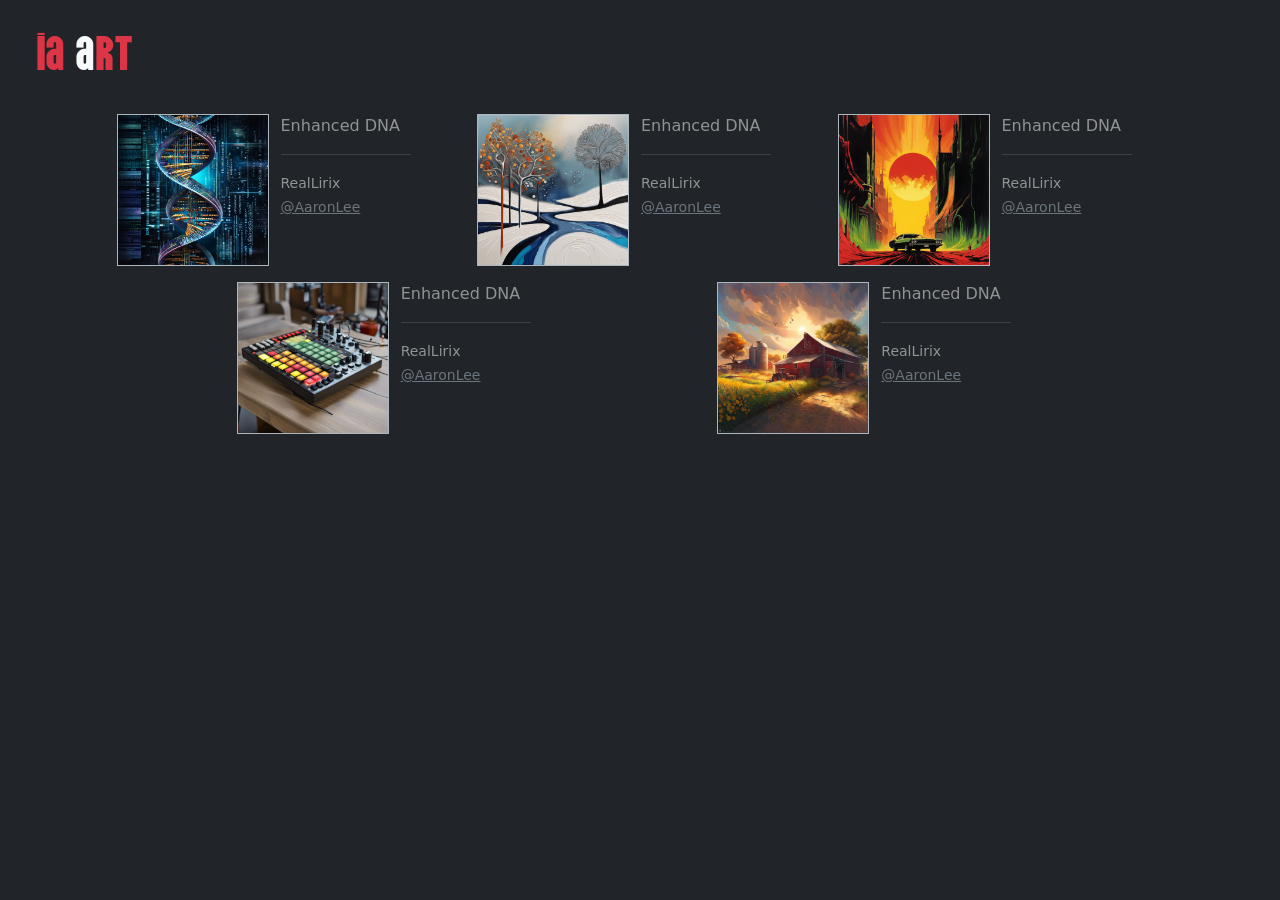
==== iaArt/index.html @ 39924cdb "Fix viewport meta tag in index.html, add estilos.css for logo styling, and create initial structure " ====
<!DOCTYPE html>
<html lang="es">

<head>
    <meta charset="utf-8">
    <meta name="viewport" content="width=device-width">
    <link rel="preconnect" href="https://fonts.googleapis.com">
    <link rel="preconnect" href="https://fonts.gstatic.com" crossorigin>
    <link
        href="https://fonts.googleapis.com/css2?family=Poppins:ital,wght@0,100;0,200;0,300;0,400;0,500;0,600;0,700;0,800;0,900;1,100;1,200;1,300;1,400;1,500;1,600;1,700;1,800;1,900&family=Vina+Sans&display=swap"
        rel="stylesheet">
    <link rel="stylesheet" href="https://cdn.jsdelivr.net/npm/bootstrap-icons@1.13.1/font/bootstrap-icons.min.css">
    <link href="https://cdn.jsdelivr.net/npm/bootstrap@5.3.7/dist/css/bootstrap.min.css" rel="stylesheet"
        integrity="sha384-LN+7fdVzj6u52u30Kp6M/trliBMCMKTyK833zpbD+pXdCLuTusPj697FH4R/5mcr" crossorigin="anonymous">
    <link rel="stylesheet" href="./css/estilos.css">
    <title>IA Art</title>
</head>

<body class="text-bg-dark">
    <nav class="navbar navbar-expand-lg bg-dark" data-bs-theme="dark">
        <div class="container-fluid">
            <a class="navbar-brand logo text-danger ms-4" href="#">ia<span class="text-light"> a</span>rt</a>
        </div>
    </nav>
     <main class="container mt-3">
        <!--PRIMER CONTENDOR FLEX DE IMAGENES-->
        <div class="d-flex flex-wrap flex-row justify-content-evenly">
            <!--CARD CONTENEDOR DE IMAGEN-->
            <div class="d-flex mb-3">
                <!--IMAGEN-->
                <div class="border border-dark-subtle">
                    <img src="./imagenes/img01.jpg" alt="Imagen01" width="150px">
                </div>
                <!--TEXTO-->
                <div class="ps-1 pe-3 ms-2 me-3 bg-dark text-white-50" style="width: 150px;">
                    <p>Enhanced DNA</p>
                    <hr>
                    <small>RealLirix <a href="https://creator.nightcafe.studio/u/xMVNluSxk2QvcismKwvj3vOhne43" class="link-secondary">@AaronLee</a></small>
                </div>
            </div>
            <div class="d-flex mb-3">
                <!--IMAGEN-->
                <div class="border border-dark-subtle">
                    <img src="./imagenes/img02.jpg" alt="Imagen2" width="150px">
                </div>
                <!--TEXTO-->
                <div class="ps-1 pe-3 ms-2 me-3 bg-dark text-white-50" style="width: 150px;">
                    <p>Enhanced DNA</p>
                    <hr>
                    <small>RealLirix <a href="https://creator.nightcafe.studio/u/xMVNluSxk2QvcismKwvj3vOhne43" class="link-secondary">@AaronLee</a></small>
                </div>
            </div>  
            <div class="d-flex mb-3">
                <!--IMAGEN-->
                <div class="border border-dark-subtle">
                    <img src="./imagenes/img03.jpg" alt="Imagen3" width="150px">
                </div>
                <!--TEXTO-->
                <div class="ps-1 pe-3 ms-2 me-3 bg-dark text-white-50" style="width: 150px;">
                    <p>Enhanced DNA</p>
                    <hr>
                    <small>RealLirix <a href="https://creator.nightcafe.studio/u/xMVNluSxk2QvcismKwvj3vOhne43" class="link-secondary">@AaronLee</a></small>
                </div>
            </div>    
            <div class="d-flex mb-3">
                <!--IMAGEN-->
                <div class="border border-dark-subtle">
                    <img src="./imagenes/img04.jpg" alt="Imagen4" width="150px">
                </div>
                <!--TEXTO-->
                <div class="ps-1 pe-3 ms-2 me-3 bg-dark text-white-50" style="width: 150px;">
                    <p>Enhanced DNA</p>
                    <hr>
                    <small>RealLirix <a href="https://creator.nightcafe.studio/u/xMVNluSxk2QvcismKwvj3vOhne43" class="link-secondary">@AaronLee</a></small>
                </div>
            </div>  
            <div class="d-flex mb-3">
                <!--IMAGEN-->
                <div class="border border-dark-subtle">
                    <img src="./imagenes/img05.jpg" alt="Imagen5" width="150px">
                </div>
                <!--TEXTO-->
                <div class="ps-1 pe-3 ms-2 me-3 bg-dark text-white-50" style="width: 150px;">
                    <p>Enhanced DNA</p>
                    <hr>
                    <small>RealLirix <a href="https://creator.nightcafe.studio/u/xMVNluSxk2QvcismKwvj3vOhne43" class="link-secondary">@AaronLee</a></small>
                </div>
            </div>  
        </div>

    </main>


    <script src="https://cdn.jsdelivr.net/npm/bootstrap@5.0.2/dist/js/bootstrap.bundle.min.js"
        integrity="sha384-MrcW6ZMFYlzcLA8Nl+NtUVF0sA7MsXsP1UyJoMp4YLEuNSfAP+JcXn/tWtIaxVXM"
        crossorigin="anonymous"></script>
</body>
---- iaArt/css/estilos.css ----
.logo{
    font-family: "Vina Sans", cursive;
    font-size: 48px;}
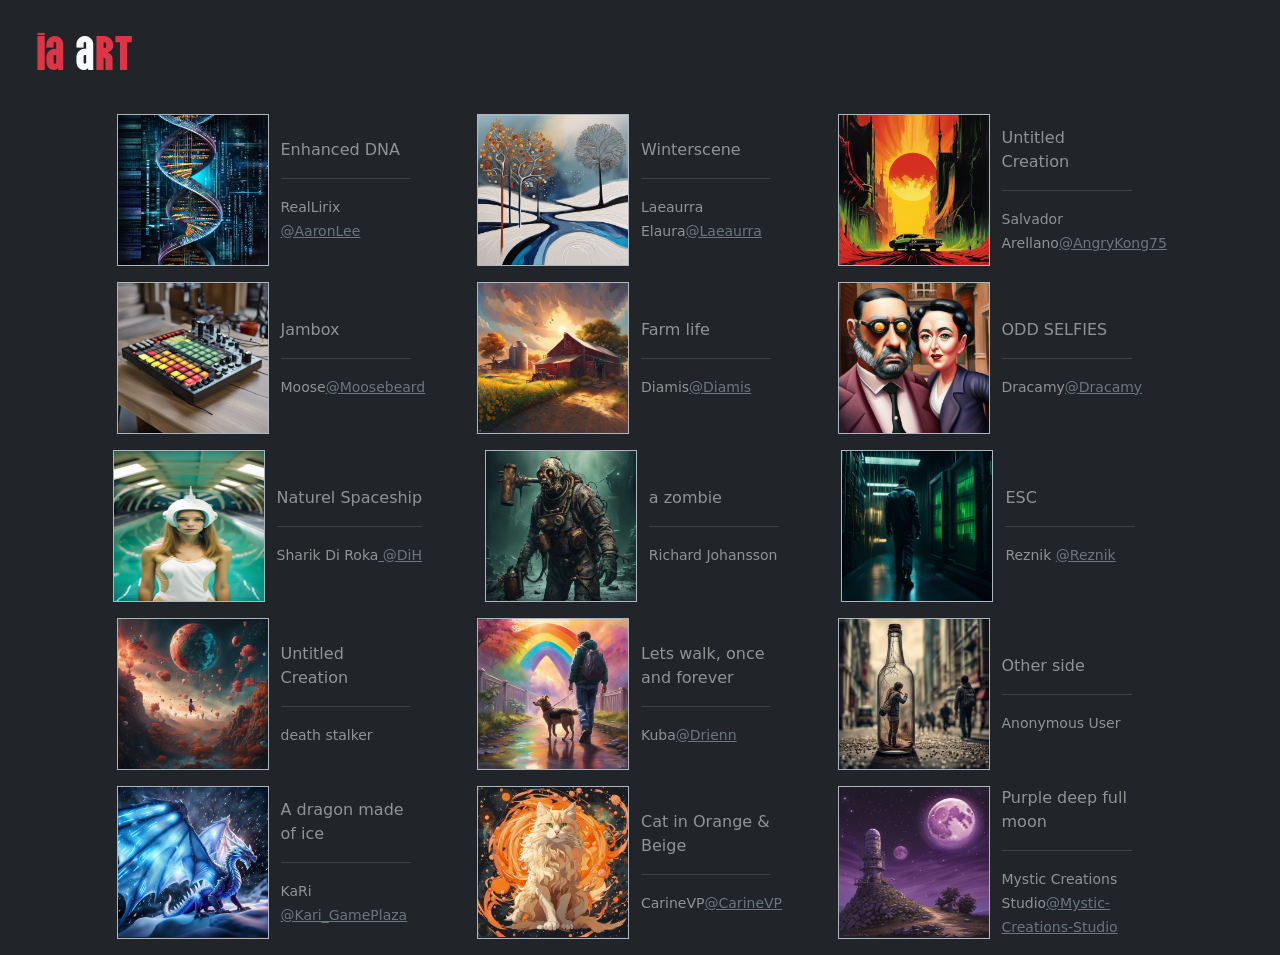
==== commit a57d8e32: "Refactor index.html to enhance layout, update image cards, and improve responsiveness" ====
--- a/iaArt/index.html
+++ b/iaArt/index.html
@@ -2,96 +2,231 @@
 <html lang="es">
 
 <head>
-    <meta charset="utf-8">
-    <meta name="viewport" content="width=device-width">
+    <meta charset="UTF-8">
+    <meta name="viewport" content="width=device-width, initial-scale=1.0">
+    <title>ia Art</title>
+    <link href="https://cdn.jsdelivr.net/npm/bootstrap@5.3.0/dist/css/bootstrap.min.css" rel="stylesheet"
+        integrity="sha384-9ndCyUaIbzAi2FUVXJi0CjmCapSmO7SnpJef0486qhLnuZ2cdeRhO02iuK6FUUVM" crossorigin="anonymous">
     <link rel="preconnect" href="https://fonts.googleapis.com">
     <link rel="preconnect" href="https://fonts.gstatic.com" crossorigin>
-    <link
-        href="https://fonts.googleapis.com/css2?family=Poppins:ital,wght@0,100;0,200;0,300;0,400;0,500;0,600;0,700;0,800;0,900;1,100;1,200;1,300;1,400;1,500;1,600;1,700;1,800;1,900&family=Vina+Sans&display=swap"
-        rel="stylesheet">
-    <link rel="stylesheet" href="https://cdn.jsdelivr.net/npm/bootstrap-icons@1.13.1/font/bootstrap-icons.min.css">
-    <link href="https://cdn.jsdelivr.net/npm/bootstrap@5.3.7/dist/css/bootstrap.min.css" rel="stylesheet"
-        integrity="sha384-LN+7fdVzj6u52u30Kp6M/trliBMCMKTyK833zpbD+pXdCLuTusPj697FH4R/5mcr" crossorigin="anonymous">
+    <link href="https://fonts.googleapis.com/css2?family=Vina+Sans&display=swap" rel="stylesheet">
     <link rel="stylesheet" href="./css/estilos.css">
-    <title>IA Art</title>
 </head>
 
 <body class="text-bg-dark">
     <nav class="navbar navbar-expand-lg bg-dark" data-bs-theme="dark">
         <div class="container-fluid">
-            <a class="navbar-brand logo text-danger ms-4" href="#">ia<span class="text-light"> a</span>rt</a>
+            <a class="navbar-brand logo text-danger ms-4" href="#">ia <span class="text-light">a</span>rt</a>
         </div>
     </nav>
-     <main class="container mt-3">
-        <!--PRIMER CONTENDOR FLEX DE IMAGENES-->
-        <div class="d-flex flex-wrap flex-row justify-content-evenly">
-            <!--CARD CONTENEDOR DE IMAGEN-->
-            <div class="d-flex mb-3">
-                <!--IMAGEN-->
-                <div class="border border-dark-subtle">
-                    <img src="./imagenes/img01.jpg" alt="Imagen01" width="150px">
-                </div>
-                <!--TEXTO-->
-                <div class="ps-1 pe-3 ms-2 me-3 bg-dark text-white-50" style="width: 150px;">
-                    <p>Enhanced DNA</p>
-                    <hr>
-                    <small>RealLirix <a href="https://creator.nightcafe.studio/u/xMVNluSxk2QvcismKwvj3vOhne43" class="link-secondary">@AaronLee</a></small>
+    
+        <main class="container mt-3">
+            <!--PRIMER CONTENDOR FLEX DE IMAGENES-->
+            <div class="d-flex flex-wrap flex-row justify-content-evenly">
+                <!--CARD CONTENEDOR DE IMAGEN-->
+                <div class="d-flex mb-3">
+                    <!--IMAGEN-->
+                    <div class="border border-dark-subtle">
+                        <img src="./imagenes/img01.jpg" alt="Imagen01" width="150px">
+                    </div>
+                    <!--TEXTO-->
+                    <div class="ps-1 pe-3 ms-2 me-3 bg-dark text-white-50 align-self-center" style="width: 150px;">
+                        <p>Enhanced DNA</p>
+                        <hr>
+                        <small>RealLirix <a href="https://creator.nightcafe.studio/u/xMVNluSxk2QvcismKwvj3vOhne43"
+                                class="link-secondary">@AaronLee</a></small>
+                    </div>
+                </div>
+                <div class="d-flex mb-3">
+                    <!--IMAGEN-->
+                    <div class="border border-dark-subtle">
+                        <img src="./imagenes/img02.jpg" alt="Imagen02" width="150px">
+                    </div>
+                    <!--TEXTO-->
+                    <div class="ps-1 pe-3 ms-2 me-3 bg-dark text-white-50 align-self-center" style="width: 150px;">
+                        <p>Winterscene</p>
+                        <hr>
+                        <small>Laeaurra Elaura<a href="https://creator.nightcafe.studio/u/JvsosjfKmeexEWlJE85WXBIyVym2"
+                                class="link-secondary">@Laeaurra</a></small>
+                    </div>
+                </div>
+                <div class="d-flex mb-3">
+                    <!--IMAGEN-->
+                    <div class="border border-dark-subtle">
+                        <img src="./imagenes/img03.jpg" alt="Imagen03" width="150px">
+                    </div>
+                    <!--TEXTO-->
+                    <div class="ps-1 pe-3 ms-2 me-3 bg-dark text-white-50 align-self-center" style=" width: 150px;">
+                        <p>Untitled Creation</p>
+                        <hr>
+                        <small>Salvador Arellano<a
+                                href="https://creator.nightcafe.studio/u/T0prXTJp5EUgHbo78edt3a9ReUy2"
+                                class="link-secondary">@AngryKong75</a></small>
+                    </div>
+                </div>
+                <div class="d-flex mb-3">
+                    <!--IMAGEN-->
+                    <div class="border border-dark-subtle">
+                        <img src="./imagenes/img04.jpg" alt="Imagen04" width="150px">
+                    </div>
+                    <!--TEXTO-->
+                    <div class="ps-1 pe-3 ms-2 me-3 bg-dark text-white-50 align-self-center" style="width: 150px;">
+                        <p>Jambox</p>
+                        <hr>
+                        <small>Moose<a href="https://creator.nightcafe.studio/u/suPvyuC8IgW71FdfGsOyBNwTax62"
+                                class="link-secondary">@Moosebeard</a></small>
+                    </div>
+                </div>
+                <div class="d-flex mb-3">
+                    <!--IMAGEN-->
+                    <div class="border border-dark-subtle">
+                        <img src="./imagenes/img05.jpg" alt="Imagen05" width="150px">
+                    </div>
+                    <!--TEXTO-->
+                    <div class="ps-1 pe-3 ms-2 me-3 bg-dark text-white-50 align-self-center" style="width: 150px;">
+                        <p>Farm life</p>
+                        <hr>
+                        <small>Diamis<a href="https://creator.nightcafe.studio/u/suPvyuC8IgW71FdfGsOyBNwTax62"
+                                class="link-secondary">@Diamis</a></small>
+                    </div>
+                </div>
+                <div class="d-flex mb-3">
+                    <div class="border border-dark-subtle">
+                        <img src="./imagenes/img06.jpg" alt="Imagen06" width="150px">
+                    </div>
+                    <div class="ps-1 pe-3 ms-2 me-3  bg-dark text-white-50 align-self-center" style="width: 150px;">
+                        <p class="mb-1">ODD SELFIES</p>
+                        <hr>
+                        <small>Dracamy<a href="https://creator.nightcafe.studio/u/suPvyuC8IgW71FdfGsOyBNwTax62"
+                                class="link-secondary">@Dracamy</a></small>
+                    </div>
                 </div>
             </div>
-            <div class="d-flex mb-3">
-                <!--IMAGEN-->
-                <div class="border border-dark-subtle">
-                    <img src="./imagenes/img02.jpg" alt="Imagen2" width="150px">
-                </div>
-                <!--TEXTO-->
-                <div class="ps-1 pe-3 ms-2 me-3 bg-dark text-white-50" style="width: 150px;">
-                    <p>Enhanced DNA</p>
-                    <hr>
-                    <small>RealLirix <a href="https://creator.nightcafe.studio/u/xMVNluSxk2QvcismKwvj3vOhne43" class="link-secondary">@AaronLee</a></small>
-                </div>
-            </div>  
-            <div class="d-flex mb-3">
-                <!--IMAGEN-->
-                <div class="border border-dark-subtle">
-                    <img src="./imagenes/img03.jpg" alt="Imagen3" width="150px">
-                </div>
-                <!--TEXTO-->
-                <div class="ps-1 pe-3 ms-2 me-3 bg-dark text-white-50" style="width: 150px;">
-                    <p>Enhanced DNA</p>
-                    <hr>
-                    <small>RealLirix <a href="https://creator.nightcafe.studio/u/xMVNluSxk2QvcismKwvj3vOhne43" class="link-secondary">@AaronLee</a></small>
-                </div>
-            </div>    
-            <div class="d-flex mb-3">
-                <!--IMAGEN-->
-                <div class="border border-dark-subtle">
-                    <img src="./imagenes/img04.jpg" alt="Imagen4" width="150px">
-                </div>
-                <!--TEXTO-->
-                <div class="ps-1 pe-3 ms-2 me-3 bg-dark text-white-50" style="width: 150px;">
-                    <p>Enhanced DNA</p>
-                    <hr>
-                    <small>RealLirix <a href="https://creator.nightcafe.studio/u/xMVNluSxk2QvcismKwvj3vOhne43" class="link-secondary">@AaronLee</a></small>
-                </div>
-            </div>  
-            <div class="d-flex mb-3">
-                <!--IMAGEN-->
-                <div class="border border-dark-subtle">
-                    <img src="./imagenes/img05.jpg" alt="Imagen5" width="150px">
-                </div>
-                <!--TEXTO-->
-                <div class="ps-1 pe-3 ms-2 me-3 bg-dark text-white-50" style="width: 150px;">
-                    <p>Enhanced DNA</p>
-                    <hr>
-                    <small>RealLirix <a href="https://creator.nightcafe.studio/u/xMVNluSxk2QvcismKwvj3vOhne43" class="link-secondary">@AaronLee</a></small>
-                </div>
-            </div>  
-        </div>
-
-    </main>
-
-
-    <script src="https://cdn.jsdelivr.net/npm/bootstrap@5.0.2/dist/js/bootstrap.bundle.min.js"
-        integrity="sha384-MrcW6ZMFYlzcLA8Nl+NtUVF0sA7MsXsP1UyJoMp4YLEuNSfAP+JcXn/tWtIaxVXM"
-        crossorigin="anonymous"></script>
-</body>+            <div class="d-flex flex-wrap flex-row justify-content-evenly">
+                <!--CARD CONTENEDOR DE IMAGEN-->
+                <div class="d-flex mb-3">
+                    <!--IMAGEN-->
+                    <div class="border border-dark-subtle">
+                        <img src="./imagenes/img07.jpg" alt="Imagen07" width="150px" height="150px">
+                    </div>
+                    <!--TEXTO-->
+                    <div class="ps-1 pe-3 ms-2 me-3 bg-dark text-white-50 align-self-center style=" width: 150px;">
+                        <p>Naturel Spaceship</p>
+                        <hr>
+                        <small>Sharik Di Roka<a href="https://creator.nightcafe.studio/u/suPvyuC8IgW71FdfGsOyBNwTax62"
+                                class="link-secondary"> @DiH</a></small>
+                    </div>
+                </div>
+                <div class="d-flex mb-3">
+                    <!--IMAGEN-->
+                    <div class="border border-dark-subtle">
+                        <img src="./imagenes/img08.jpg" alt="Imagen08" width="150px">
+                    </div>
+                    <!--TEXTO-->
+                    <div class="ps-1 pe-3 ms-2 me-3 bg-dark text-white-50 align-self-center" style="width: 150px;">
+                        <p>a zombie</p>
+                        <hr>
+                        <small>Richard Johansson</small>
+                    </div>
+                </div>
+                <div class="d-flex mb-3">
+                    <!--IMAGEN-->
+                    <div class="border border-dark-subtle">
+                        <img src="./imagenes/img09.jpg" alt="Imagen09" width="150px">
+                    </div>
+                    <!--TEXTO-->
+                    <div class="ps-1 pe-3 ms-2 me-3 bg-dark text-white-50 align-self-center" style=" width: 150px;">
+                        <p>ESC</p>
+                        <hr>
+                        <small>Reznik <a href="https://creator.nightcafe.studio/u/suPvyuC8IgW71FdfGsOyBNwTax62"
+                                class="link-secondary"> @Reznik</a></small>
+                    </div>
+                </div>
+                <div class="d-flex mb-3">
+                    <!--IMAGEN-->
+                    <div class="border border-dark-subtle">
+                        <img src="./imagenes/img10.jpg" alt="Imagen10" width="150px">
+                    </div>
+                    <!--TEXTO-->
+                    <div class="ps-1 pe-3 ms-2 me-3 bg-dark text-white-50 align-self-center" style="width: 150px;">
+                        <p>Untitled Creation</p>
+                        <hr>
+                        <small>death stalker</small>
+                    </div>
+                </div>
+                <div class="d-flex mb-3">
+                    <!--IMAGEN-->
+                    <div class="border border-dark-subtle">
+                        <img src="./imagenes/img11.jpg" alt="Imagen11" width="150px">
+                    </div>
+                    <!--TEXTO-->
+                    <div class="ps-1 pe-3 ms-2 me-3 bg-dark text-white-50 align-self-center" style="width: 150px;">
+                        <p>Lets walk, once and forever</p>
+                        <hr>
+                        <small>Kuba<a href="https://creator.nightcafe.studio/u/suPvyuC8IgW71FdfGsOyBNwTax62"
+                                class="link-secondary">@Drienn</a></small>
+                    </div>
+                </div>
+                <div class="d-flex mb-3">
+                    <div class="border border-dark-subtle">
+                        <img src="./imagenes/img12.jpg" alt="Imagen12" width="150px">
+                    </div>
+                    <div class="ps-1 pe-3 ms-2 me-3  bg-dark text-white-50 align-self-center" style="width: 150px;">
+                        <p class="mb-1">Other side</p>
+                        <hr>
+                        <small>Anonymous User</small>
+                    </div>
+                </div>
+            </div>
+            <div class="d-flex flex-wrap flex-row justify-content-evenly">
+                <!--CARD CONTENEDOR DE IMAGEN-->
+                <div class="d-flex mb-3">
+                    <!--IMAGEN-->
+                    <div class="border border-dark-subtle">
+                        <img src="./imagenes/img13.jpg" alt="Imagen13" width="150px">
+                    </div>
+                    <!--TEXTO-->
+                    <div class="ps-1 pe-3 ms-2 me-3 bg-dark text-white-50 align-self-center" style="width: 150px;">
+                        <p>A dragon made of ice</p>
+                        <hr>
+                        <small>KaRi <a href="https://creator.nightcafe.studio/u/xMVNluSxk2QvcismKwvj3vOhne43"
+                                class="link-secondary">@Kari_GamePlaza</a></small>
+                    </div>
+                </div>
+                <div class="d-flex mb-3">
+                    <!--IMAGEN-->
+                    <div class="border border-dark-subtle">
+                        <img src="./imagenes/img14.jpg" alt="Imagen14" width="150px">
+                    </div>
+                    <!--TEXTO-->
+                    <div class="ps-1 pe-3 ms-2 me-3 bg-dark text-white-50 align-self-center" style="width: 150px;">
+                        <p>Cat in Orange & Beige</p>
+                        <hr>
+                        <small>CarineVP<a href="https://creator.nightcafe.studio/u/JvsosjfKmeexEWlJE85WXBIyVym2"
+                                class="link-secondary">@CarineVP</a></small>
+                    </div>
+                </div>
+                <div class="d-flex mb-3">
+                    <!--IMAGEN-->
+                    <div class="border border-dark-subtle">
+                        <img src="./imagenes/img15.jpg" alt="Imagen15" width="150px">
+                    </div>
+                    <!--TEXTO-->
+                    <div class="ps-1 pe-3 ms-2 me-3 bg-dark text-white-50 align-self-center" style=" width: 150px;">
+                        <p>Purple deep full moon</p>
+                        <hr>
+                        <small>Mystic Creations Studio<a
+                                href="https://creator.nightcafe.studio/u/T0prXTJp5EUgHbo78edt3a9ReUy2"
+                                class="link-secondary">@Mystic-Creations-Studio</a></small>
+                    </div>
+                </div>
+            </div>
+
+        </main>
+        <script src="https://cdn.jsdelivr.net/npm/bootstrap@5.3.0/dist/js/bootstrap.bundle.min.js"
+            integrity="sha384-geWF76RCwLtnZ8qwWowPQNguL3RmwHVBC9FhGdlKrxdiJJigb/j/68SIy3Te4Bkz"
+            crossorigin="anonymous"></script>
+        <script src="./js/app.js"></script>
+</body>
+
+</html>
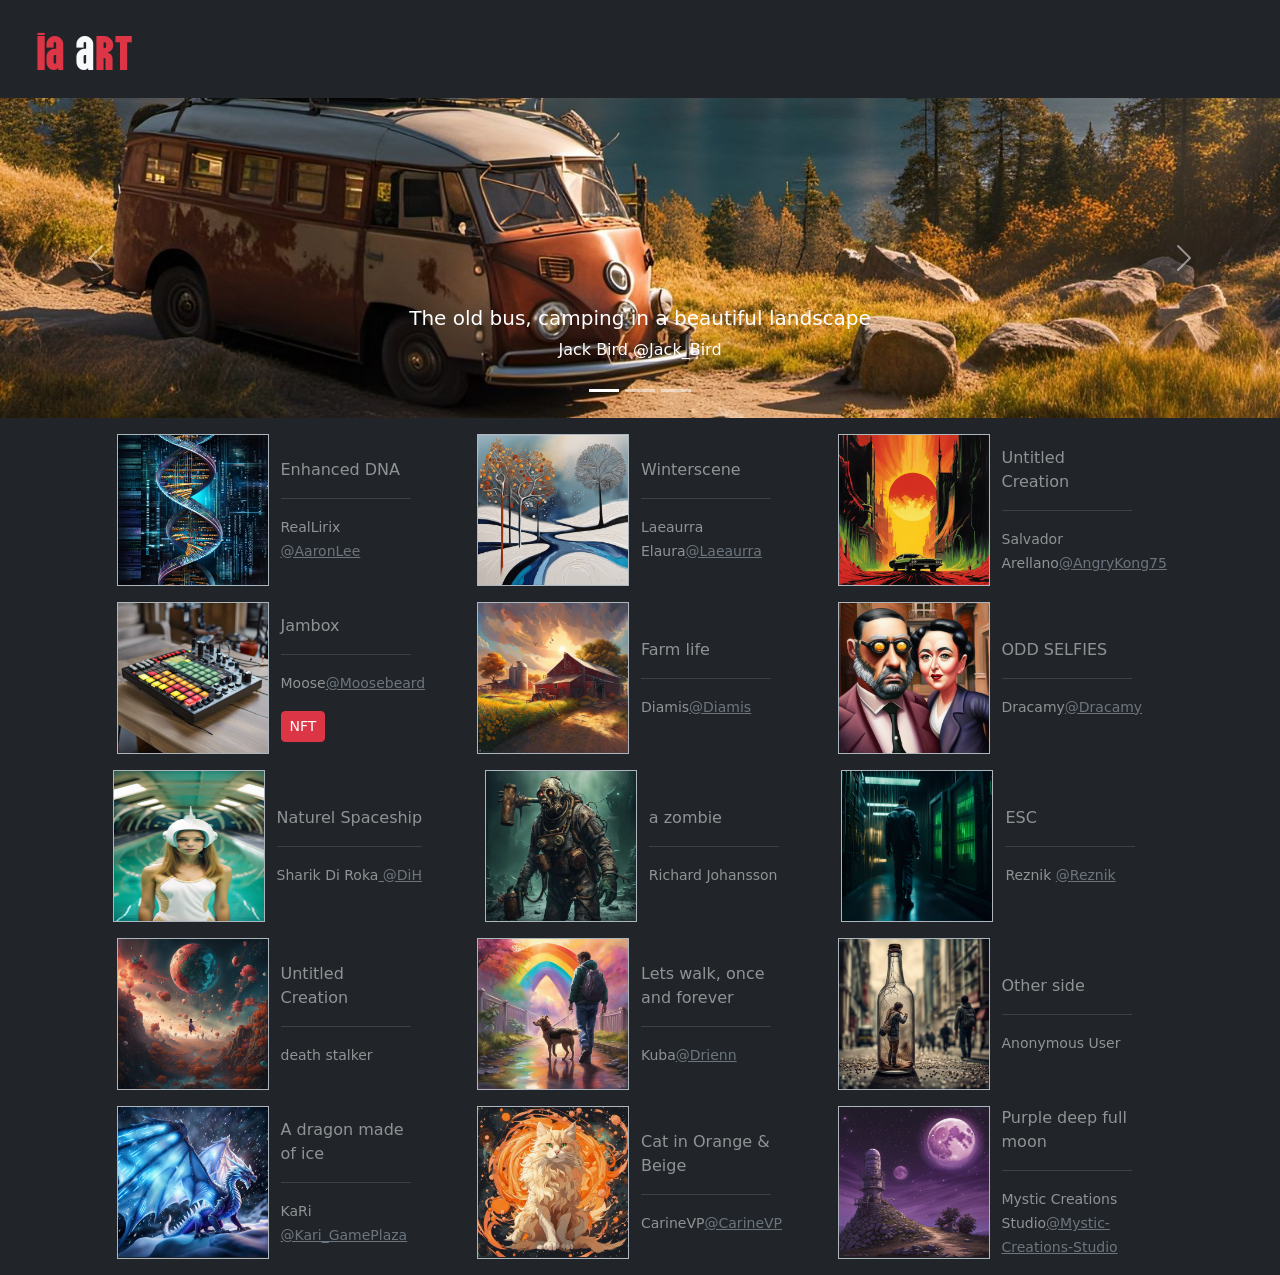
==== commit f4567269: "Add image carousel to index.html and implement popover functionality in js.js" ====
--- a/iaArt/index.html
+++ b/iaArt/index.html
@@ -13,220 +13,264 @@
     <link rel="stylesheet" href="./css/estilos.css">
 </head>
 
-<body class="text-bg-dark">
+<body class="bg-dark">
     <nav class="navbar navbar-expand-lg bg-dark" data-bs-theme="dark">
         <div class="container-fluid">
             <a class="navbar-brand logo text-danger ms-4" href="#">ia <span class="text-light">a</span>rt</a>
         </div>
     </nav>
-    
-        <main class="container mt-3">
-            <!--PRIMER CONTENDOR FLEX DE IMAGENES-->
-            <div class="d-flex flex-wrap flex-row justify-content-evenly">
-                <!--CARD CONTENEDOR DE IMAGEN-->
-                <div class="d-flex mb-3">
-                    <!--IMAGEN-->
-                    <div class="border border-dark-subtle">
-                        <img src="./imagenes/img01.jpg" alt="Imagen01" width="150px">
-                    </div>
-                    <!--TEXTO-->
-                    <div class="ps-1 pe-3 ms-2 me-3 bg-dark text-white-50 align-self-center" style="width: 150px;">
-                        <p>Enhanced DNA</p>
-                        <hr>
-                        <small>RealLirix <a href="https://creator.nightcafe.studio/u/xMVNluSxk2QvcismKwvj3vOhne43"
-                                class="link-secondary">@AaronLee</a></small>
-                    </div>
-                </div>
-                <div class="d-flex mb-3">
-                    <!--IMAGEN-->
-                    <div class="border border-dark-subtle">
-                        <img src="./imagenes/img02.jpg" alt="Imagen02" width="150px">
-                    </div>
-                    <!--TEXTO-->
-                    <div class="ps-1 pe-3 ms-2 me-3 bg-dark text-white-50 align-self-center" style="width: 150px;">
-                        <p>Winterscene</p>
-                        <hr>
-                        <small>Laeaurra Elaura<a href="https://creator.nightcafe.studio/u/JvsosjfKmeexEWlJE85WXBIyVym2"
-                                class="link-secondary">@Laeaurra</a></small>
-                    </div>
-                </div>
-                <div class="d-flex mb-3">
-                    <!--IMAGEN-->
-                    <div class="border border-dark-subtle">
-                        <img src="./imagenes/img03.jpg" alt="Imagen03" width="150px">
-                    </div>
-                    <!--TEXTO-->
-                    <div class="ps-1 pe-3 ms-2 me-3 bg-dark text-white-50 align-self-center" style=" width: 150px;">
-                        <p>Untitled Creation</p>
-                        <hr>
-                        <small>Salvador Arellano<a
-                                href="https://creator.nightcafe.studio/u/T0prXTJp5EUgHbo78edt3a9ReUy2"
-                                class="link-secondary">@AngryKong75</a></small>
-                    </div>
-                </div>
-                <div class="d-flex mb-3">
-                    <!--IMAGEN-->
-                    <div class="border border-dark-subtle">
-                        <img src="./imagenes/img04.jpg" alt="Imagen04" width="150px">
-                    </div>
-                    <!--TEXTO-->
-                    <div class="ps-1 pe-3 ms-2 me-3 bg-dark text-white-50 align-self-center" style="width: 150px;">
-                        <p>Jambox</p>
-                        <hr>
-                        <small>Moose<a href="https://creator.nightcafe.studio/u/suPvyuC8IgW71FdfGsOyBNwTax62"
-                                class="link-secondary">@Moosebeard</a></small>
-                    </div>
-                </div>
-                <div class="d-flex mb-3">
-                    <!--IMAGEN-->
-                    <div class="border border-dark-subtle">
-                        <img src="./imagenes/img05.jpg" alt="Imagen05" width="150px">
-                    </div>
-                    <!--TEXTO-->
-                    <div class="ps-1 pe-3 ms-2 me-3 bg-dark text-white-50 align-self-center" style="width: 150px;">
-                        <p>Farm life</p>
-                        <hr>
-                        <small>Diamis<a href="https://creator.nightcafe.studio/u/suPvyuC8IgW71FdfGsOyBNwTax62"
-                                class="link-secondary">@Diamis</a></small>
-                    </div>
-                </div>
-                <div class="d-flex mb-3">
-                    <div class="border border-dark-subtle">
-                        <img src="./imagenes/img06.jpg" alt="Imagen06" width="150px">
-                    </div>
-                    <div class="ps-1 pe-3 ms-2 me-3  bg-dark text-white-50 align-self-center" style="width: 150px;">
-                        <p class="mb-1">ODD SELFIES</p>
-                        <hr>
-                        <small>Dracamy<a href="https://creator.nightcafe.studio/u/suPvyuC8IgW71FdfGsOyBNwTax62"
-                                class="link-secondary">@Dracamy</a></small>
-                    </div>
-                </div>
-            </div>
-            <div class="d-flex flex-wrap flex-row justify-content-evenly">
-                <!--CARD CONTENEDOR DE IMAGEN-->
-                <div class="d-flex mb-3">
-                    <!--IMAGEN-->
-                    <div class="border border-dark-subtle">
-                        <img src="./imagenes/img07.jpg" alt="Imagen07" width="150px" height="150px">
-                    </div>
-                    <!--TEXTO-->
-                    <div class="ps-1 pe-3 ms-2 me-3 bg-dark text-white-50 align-self-center style=" width: 150px;">
-                        <p>Naturel Spaceship</p>
-                        <hr>
-                        <small>Sharik Di Roka<a href="https://creator.nightcafe.studio/u/suPvyuC8IgW71FdfGsOyBNwTax62"
-                                class="link-secondary"> @DiH</a></small>
-                    </div>
-                </div>
-                <div class="d-flex mb-3">
-                    <!--IMAGEN-->
-                    <div class="border border-dark-subtle">
-                        <img src="./imagenes/img08.jpg" alt="Imagen08" width="150px">
-                    </div>
-                    <!--TEXTO-->
-                    <div class="ps-1 pe-3 ms-2 me-3 bg-dark text-white-50 align-self-center" style="width: 150px;">
-                        <p>a zombie</p>
-                        <hr>
-                        <small>Richard Johansson</small>
-                    </div>
-                </div>
-                <div class="d-flex mb-3">
-                    <!--IMAGEN-->
-                    <div class="border border-dark-subtle">
-                        <img src="./imagenes/img09.jpg" alt="Imagen09" width="150px">
-                    </div>
-                    <!--TEXTO-->
-                    <div class="ps-1 pe-3 ms-2 me-3 bg-dark text-white-50 align-self-center" style=" width: 150px;">
-                        <p>ESC</p>
-                        <hr>
-                        <small>Reznik <a href="https://creator.nightcafe.studio/u/suPvyuC8IgW71FdfGsOyBNwTax62"
-                                class="link-secondary"> @Reznik</a></small>
-                    </div>
-                </div>
-                <div class="d-flex mb-3">
-                    <!--IMAGEN-->
-                    <div class="border border-dark-subtle">
-                        <img src="./imagenes/img10.jpg" alt="Imagen10" width="150px">
-                    </div>
-                    <!--TEXTO-->
-                    <div class="ps-1 pe-3 ms-2 me-3 bg-dark text-white-50 align-self-center" style="width: 150px;">
-                        <p>Untitled Creation</p>
-                        <hr>
-                        <small>death stalker</small>
-                    </div>
-                </div>
-                <div class="d-flex mb-3">
-                    <!--IMAGEN-->
-                    <div class="border border-dark-subtle">
-                        <img src="./imagenes/img11.jpg" alt="Imagen11" width="150px">
-                    </div>
-                    <!--TEXTO-->
-                    <div class="ps-1 pe-3 ms-2 me-3 bg-dark text-white-50 align-self-center" style="width: 150px;">
-                        <p>Lets walk, once and forever</p>
-                        <hr>
-                        <small>Kuba<a href="https://creator.nightcafe.studio/u/suPvyuC8IgW71FdfGsOyBNwTax62"
-                                class="link-secondary">@Drienn</a></small>
-                    </div>
-                </div>
-                <div class="d-flex mb-3">
-                    <div class="border border-dark-subtle">
-                        <img src="./imagenes/img12.jpg" alt="Imagen12" width="150px">
-                    </div>
-                    <div class="ps-1 pe-3 ms-2 me-3  bg-dark text-white-50 align-self-center" style="width: 150px;">
-                        <p class="mb-1">Other side</p>
-                        <hr>
-                        <small>Anonymous User</small>
-                    </div>
-                </div>
-            </div>
-            <div class="d-flex flex-wrap flex-row justify-content-evenly">
-                <!--CARD CONTENEDOR DE IMAGEN-->
-                <div class="d-flex mb-3">
-                    <!--IMAGEN-->
-                    <div class="border border-dark-subtle">
-                        <img src="./imagenes/img13.jpg" alt="Imagen13" width="150px">
-                    </div>
-                    <!--TEXTO-->
-                    <div class="ps-1 pe-3 ms-2 me-3 bg-dark text-white-50 align-self-center" style="width: 150px;">
-                        <p>A dragon made of ice</p>
-                        <hr>
-                        <small>KaRi <a href="https://creator.nightcafe.studio/u/xMVNluSxk2QvcismKwvj3vOhne43"
-                                class="link-secondary">@Kari_GamePlaza</a></small>
-                    </div>
-                </div>
-                <div class="d-flex mb-3">
-                    <!--IMAGEN-->
-                    <div class="border border-dark-subtle">
-                        <img src="./imagenes/img14.jpg" alt="Imagen14" width="150px">
-                    </div>
-                    <!--TEXTO-->
-                    <div class="ps-1 pe-3 ms-2 me-3 bg-dark text-white-50 align-self-center" style="width: 150px;">
-                        <p>Cat in Orange & Beige</p>
-                        <hr>
-                        <small>CarineVP<a href="https://creator.nightcafe.studio/u/JvsosjfKmeexEWlJE85WXBIyVym2"
-                                class="link-secondary">@CarineVP</a></small>
-                    </div>
-                </div>
-                <div class="d-flex mb-3">
-                    <!--IMAGEN-->
-                    <div class="border border-dark-subtle">
-                        <img src="./imagenes/img15.jpg" alt="Imagen15" width="150px">
-                    </div>
-                    <!--TEXTO-->
-                    <div class="ps-1 pe-3 ms-2 me-3 bg-dark text-white-50 align-self-center" style=" width: 150px;">
-                        <p>Purple deep full moon</p>
-                        <hr>
-                        <small>Mystic Creations Studio<a
-                                href="https://creator.nightcafe.studio/u/T0prXTJp5EUgHbo78edt3a9ReUy2"
-                                class="link-secondary">@Mystic-Creations-Studio</a></small>
-                    </div>
-                </div>
-            </div>
-
-        </main>
-        <script src="https://cdn.jsdelivr.net/npm/bootstrap@5.3.0/dist/js/bootstrap.bundle.min.js"
-            integrity="sha384-geWF76RCwLtnZ8qwWowPQNguL3RmwHVBC9FhGdlKrxdiJJigb/j/68SIy3Te4Bkz"
-            crossorigin="anonymous"></script>
-        <script src="./js/app.js"></script>
+
+    <div id="carrouseliaArt" class="carousel slide">
+        <div class="carousel-indicators">
+            <button type="button" data-bs-target="#carrouseliaArt" data-bs-slide-to="0" class="active"
+                aria-current="true" aria-label="Slide 1"></button>
+            <button type="button" data-bs-target="#carrouseliaArt" data-bs-slide-to="1"
+                aria-label="Slide 2"></button>
+            <button type="button" data-bs-target="#carrouseliaArt" data-bs-slide-to="2"
+                aria-label="Slide 3"></button>
+        </div>
+        <div class="carousel-inner">
+            <div class="carousel-item active">
+                <img src="./imagenes/slide1.jpg" class="d-block w-100" alt="ImagenCarrusel1">
+                <div class="carousel-caption d-none d-md-block">
+                    <h5>The old bus, camping in a beautiful landscape</h5>
+                    <p>Jack Bird @Jack_Bird</p>
+                </div>
+            </div>
+            <div class="carousel-item">
+                <img src="./imagenes/slide2.jpg" class="d-block w-100" alt="ImagenCarrusel2">
+                <div class="carousel-caption d-none d-md-block">
+                    <h5>Local Market</h5>
+                    <p>Pachama @Cogumelos</p>
+                </div>
+            </div>
+            <div class="carousel-item">
+                <img src="./imagenes/slide3.jpg" class="d-block w-100" alt="ImagenCarrusel3">
+                <div class="carousel-caption d-none d-md-block">
+                    <h5>Murcia en Julio</h5>
+                    <p>MarkSX @MarkSX_x</p>
+                </div>
+            </div>
+        </div>
+        <button class="carousel-control-prev" type="button" data-bs-target="#carrouseliaArt"
+            data-bs-slide="prev">
+            <span class="carousel-control-prev-icon" aria-hidden="true"></span>
+            <span class="visually-hidden">Previous</span>
+        </button>
+        <button class="carousel-control-next" type="button" data-bs-target="#carrouseliaArt"
+            data-bs-slide="next">
+            <span class="carousel-control-next-icon" aria-hidden="true"></span>
+            <span class="visually-hidden">Next</span>
+        </button>
+    </div>
+
+    <main class="container mt-3">
+        <!--PRIMER CONTENDOR FLEX DE IMAGENES-->
+        <div class="d-flex flex-wrap flex-row justify-content-evenly">
+            <!--CARD CONTENEDOR DE IMAGEN-->
+            <div class="d-flex mb-3">
+                <!--IMAGEN-->
+                <div class="border border-dark-subtle">
+                    <img src="./imagenes/img01.jpg" alt="Imagen01" width="150px">
+                </div>
+                <!--TEXTO-->
+                <div class="ps-1 pe-3 ms-2 me-3 bg-dark text-white-50 align-self-center" style="width: 150px;">
+                    <p>Enhanced DNA</p>
+                    <hr>
+                    <small>RealLirix <a href="https://creator.nightcafe.studio/u/xMVNluSxk2QvcismKwvj3vOhne43"
+                            class="link-secondary">@AaronLee</a></small>
+                </div>
+            </div>
+            <div class="d-flex mb-3">
+                <!--IMAGEN-->
+                <div class="border border-dark-subtle">
+                    <img src="./imagenes/img02.jpg" alt="Imagen02" width="150px">
+                </div>
+                <!--TEXTO-->
+                <div class="ps-1 pe-3 ms-2 me-3 bg-dark text-white-50 align-self-center" style="width: 150px;">
+                    <p>Winterscene</p>
+                    <hr>
+                    <small>Laeaurra Elaura<a href="https://creator.nightcafe.studio/u/JvsosjfKmeexEWlJE85WXBIyVym2"
+                            class="link-secondary">@Laeaurra</a></small>
+                </div>
+            </div>
+            <div class="d-flex mb-3">
+                <!--IMAGEN-->
+                <div class="border border-dark-subtle">
+                    <img src="./imagenes/img03.jpg" alt="Imagen03" width="150px">
+                </div>
+                <!--TEXTO-->
+                <div class="ps-1 pe-3 ms-2 me-3 bg-dark text-white-50 align-self-center" style=" width: 150px;">
+                    <p>Untitled Creation</p>
+                    <hr>
+                    <small>Salvador Arellano<a href="https://creator.nightcafe.studio/u/T0prXTJp5EUgHbo78edt3a9ReUy2"
+                            class="link-secondary">@AngryKong75</a></small>
+                </div>
+            </div>
+            <div class="d-flex mb-3">
+                <!--IMAGEN-->
+                <div class="border border-dark-subtle">
+                    <img src="./imagenes/img04.jpg" alt="Imagen04" width="150px">
+                </div>
+                <!--TEXTO-->
+                <div class="ps-1 pe-3 ms-2 me-3 bg-dark text-white-50 align-self-center" style="width: 150px;">
+                    <p>Jambox</p>
+                    <hr>
+                    <small>Moose<a href="https://creator.nightcafe.studio/u/suPvyuC8IgW71FdfGsOyBNwTax62"
+                            class="link-secondary">@Moosebeard</a></small>
+                            <button type="button" class="btn btn-sm mt-3 btn-danger" data-bs-toggle="popover" title="¿Que es un NFT?" data-bs-content="Lorem ipsum dolor, sit amet consectetur adipisicing elit. Exercitationem, dolore quam dicta ipsam labore explicabo quasi repellat sit porro excepturi officiis maiores dolor voluptatem ullam provident voluptatibus assumenda esse sint.">NFT</button>
+                </div>
+            </div>
+            <div class="d-flex mb-3">
+                <!--IMAGEN-->
+                <div class="border border-dark-subtle">
+                    <img src="./imagenes/img05.jpg" alt="Imagen05" width="150px">
+                </div>
+                <!--TEXTO-->
+                <div class="ps-1 pe-3 ms-2 me-3 bg-dark text-white-50 align-self-center" style="width: 150px;">
+                    <p>Farm life</p>
+                    <hr>
+                    <small>Diamis<a href="https://creator.nightcafe.studio/u/suPvyuC8IgW71FdfGsOyBNwTax62"
+                            class="link-secondary">@Diamis</a></small>
+                </div>
+            </div>
+            <div class="d-flex mb-3">
+                <div class="border border-dark-subtle">
+                    <img src="./imagenes/img06.jpg" alt="Imagen06" width="150px">
+                </div>
+                <div class="ps-1 pe-3 ms-2 me-3  bg-dark text-white-50 align-self-center" style="width: 150px;">
+                    <p class="mb-1">ODD SELFIES</p>
+                    <hr>
+                    <small>Dracamy<a href="https://creator.nightcafe.studio/u/suPvyuC8IgW71FdfGsOyBNwTax62"
+                            class="link-secondary">@Dracamy</a></small>
+                </div>
+            </div>
+        </div>
+        <div class="d-flex flex-wrap flex-row justify-content-evenly">
+            <!--CARD CONTENEDOR DE IMAGEN-->
+            <div class="d-flex mb-3">
+                <!--IMAGEN-->
+                <div class="border border-dark-subtle">
+                    <img src="./imagenes/img07.jpg" alt="Imagen07" width="150px" height="150px">
+                </div>
+                <!--TEXTO-->
+                <div class="ps-1 pe-3 ms-2 me-3 bg-dark text-white-50 align-self-center style=" width: 150px;">
+                    <p>Naturel Spaceship</p>
+                    <hr>
+                    <small>Sharik Di Roka<a href="https://creator.nightcafe.studio/u/suPvyuC8IgW71FdfGsOyBNwTax62"
+                            class="link-secondary"> @DiH</a></small>
+                </div>
+            </div>
+            <div class="d-flex mb-3">
+                <!--IMAGEN-->
+                <div class="border border-dark-subtle">
+                    <img src="./imagenes/img08.jpg" alt="Imagen08" width="150px">
+                </div>
+                <!--TEXTO-->
+                <div class="ps-1 pe-3 ms-2 me-3 bg-dark text-white-50 align-self-center" style="width: 150px;">
+                    <p>a zombie</p>
+                    <hr>
+                    <small>Richard Johansson</small>
+                </div>
+            </div>
+            <div class="d-flex mb-3">
+                <!--IMAGEN-->
+                <div class="border border-dark-subtle">
+                    <img src="./imagenes/img09.jpg" alt="Imagen09" width="150px">
+                </div>
+                <!--TEXTO-->
+                <div class="ps-1 pe-3 ms-2 me-3 bg-dark text-white-50 align-self-center" style=" width: 150px;">
+                    <p>ESC</p>
+                    <hr>
+                    <small>Reznik <a href="https://creator.nightcafe.studio/u/suPvyuC8IgW71FdfGsOyBNwTax62"
+                            class="link-secondary"> @Reznik</a></small>
+                </div>
+            </div>
+            <div class="d-flex mb-3">
+                <!--IMAGEN-->
+                <div class="border border-dark-subtle">
+                    <img src="./imagenes/img10.jpg" alt="Imagen10" width="150px">
+                </div>
+                <!--TEXTO-->
+                <div class="ps-1 pe-3 ms-2 me-3 bg-dark text-white-50 align-self-center" style="width: 150px;">
+                    <p>Untitled Creation</p>
+                    <hr>
+                    <small>death stalker</small>
+                </div>
+            </div>
+            <div class="d-flex mb-3">
+                <!--IMAGEN-->
+                <div class="border border-dark-subtle">
+                    <img src="./imagenes/img11.jpg" alt="Imagen11" width="150px">
+                </div>
+                <!--TEXTO-->
+                <div class="ps-1 pe-3 ms-2 me-3 bg-dark text-white-50 align-self-center" style="width: 150px;">
+                    <p>Lets walk, once and forever</p>
+                    <hr>
+                    <small>Kuba<a href="https://creator.nightcafe.studio/u/suPvyuC8IgW71FdfGsOyBNwTax62"
+                            class="link-secondary">@Drienn</a></small>
+                </div>
+            </div>
+            <div class="d-flex mb-3">
+                <div class="border border-dark-subtle">
+                    <img src="./imagenes/img12.jpg" alt="Imagen12" width="150px">
+                </div>
+                <div class="ps-1 pe-3 ms-2 me-3  bg-dark text-white-50 align-self-center" style="width: 150px;">
+                    <p class="mb-1">Other side</p>
+                    <hr>
+                    <small>Anonymous User</small>
+                </div>
+            </div>
+        </div>
+        <div class="d-flex flex-wrap flex-row justify-content-evenly">
+            <!--CARD CONTENEDOR DE IMAGEN-->
+            <div class="d-flex mb-3">
+                <!--IMAGEN-->
+                <div class="border border-dark-subtle">
+                    <img src="./imagenes/img13.jpg" alt="Imagen13" width="150px">
+                </div>
+                <!--TEXTO-->
+                <div class="ps-1 pe-3 ms-2 me-3 bg-dark text-white-50 align-self-center" style="width: 150px;">
+                    <p>A dragon made of ice</p>
+                    <hr>
+                    <small>KaRi <a href="https://creator.nightcafe.studio/u/xMVNluSxk2QvcismKwvj3vOhne43"
+                            class="link-secondary">@Kari_GamePlaza</a></small>
+                </div>
+            </div>
+            <div class="d-flex mb-3">
+                <!--IMAGEN-->
+                <div class="border border-dark-subtle">
+                    <img src="./imagenes/img14.jpg" alt="Imagen14" width="150px">
+                </div>
+                <!--TEXTO-->
+                <div class="ps-1 pe-3 ms-2 me-3 bg-dark text-white-50 align-self-center" style="width: 150px;">
+                    <p>Cat in Orange & Beige</p>
+                    <hr>
+                    <small>CarineVP<a href="https://creator.nightcafe.studio/u/JvsosjfKmeexEWlJE85WXBIyVym2"
+                            class="link-secondary">@CarineVP</a></small>
+                </div>
+            </div>
+            <div class="d-flex mb-3">
+                <!--IMAGEN-->
+                <div class="border border-dark-subtle">
+                    <img src="./imagenes/img15.jpg" alt="Imagen15" width="150px">
+                </div>
+                <!--TEXTO-->
+                <div class="ps-1 pe-3 ms-2 me-3 bg-dark text-white-50 align-self-center" style=" width: 150px;">
+                    <p>Purple deep full moon</p>
+                    <hr>
+                    <small>Mystic Creations Studio<a
+                            href="https://creator.nightcafe.studio/u/T0prXTJp5EUgHbo78edt3a9ReUy2"
+                            class="link-secondary">@Mystic-Creations-Studio</a></small>
+                </div>
+            </div>
+        </div>
+
+    </main>
+    <script src="https://cdn.jsdelivr.net/npm/bootstrap@5.3.0/dist/js/bootstrap.bundle.min.js"
+        integrity="sha384-geWF76RCwLtnZ8qwWowPQNguL3RmwHVBC9FhGdlKrxdiJJigb/j/68SIy3Te4Bkz"
+        crossorigin="anonymous"></script>
+    <script src="./js/app.js"></script>
 </body>
 
 </html>
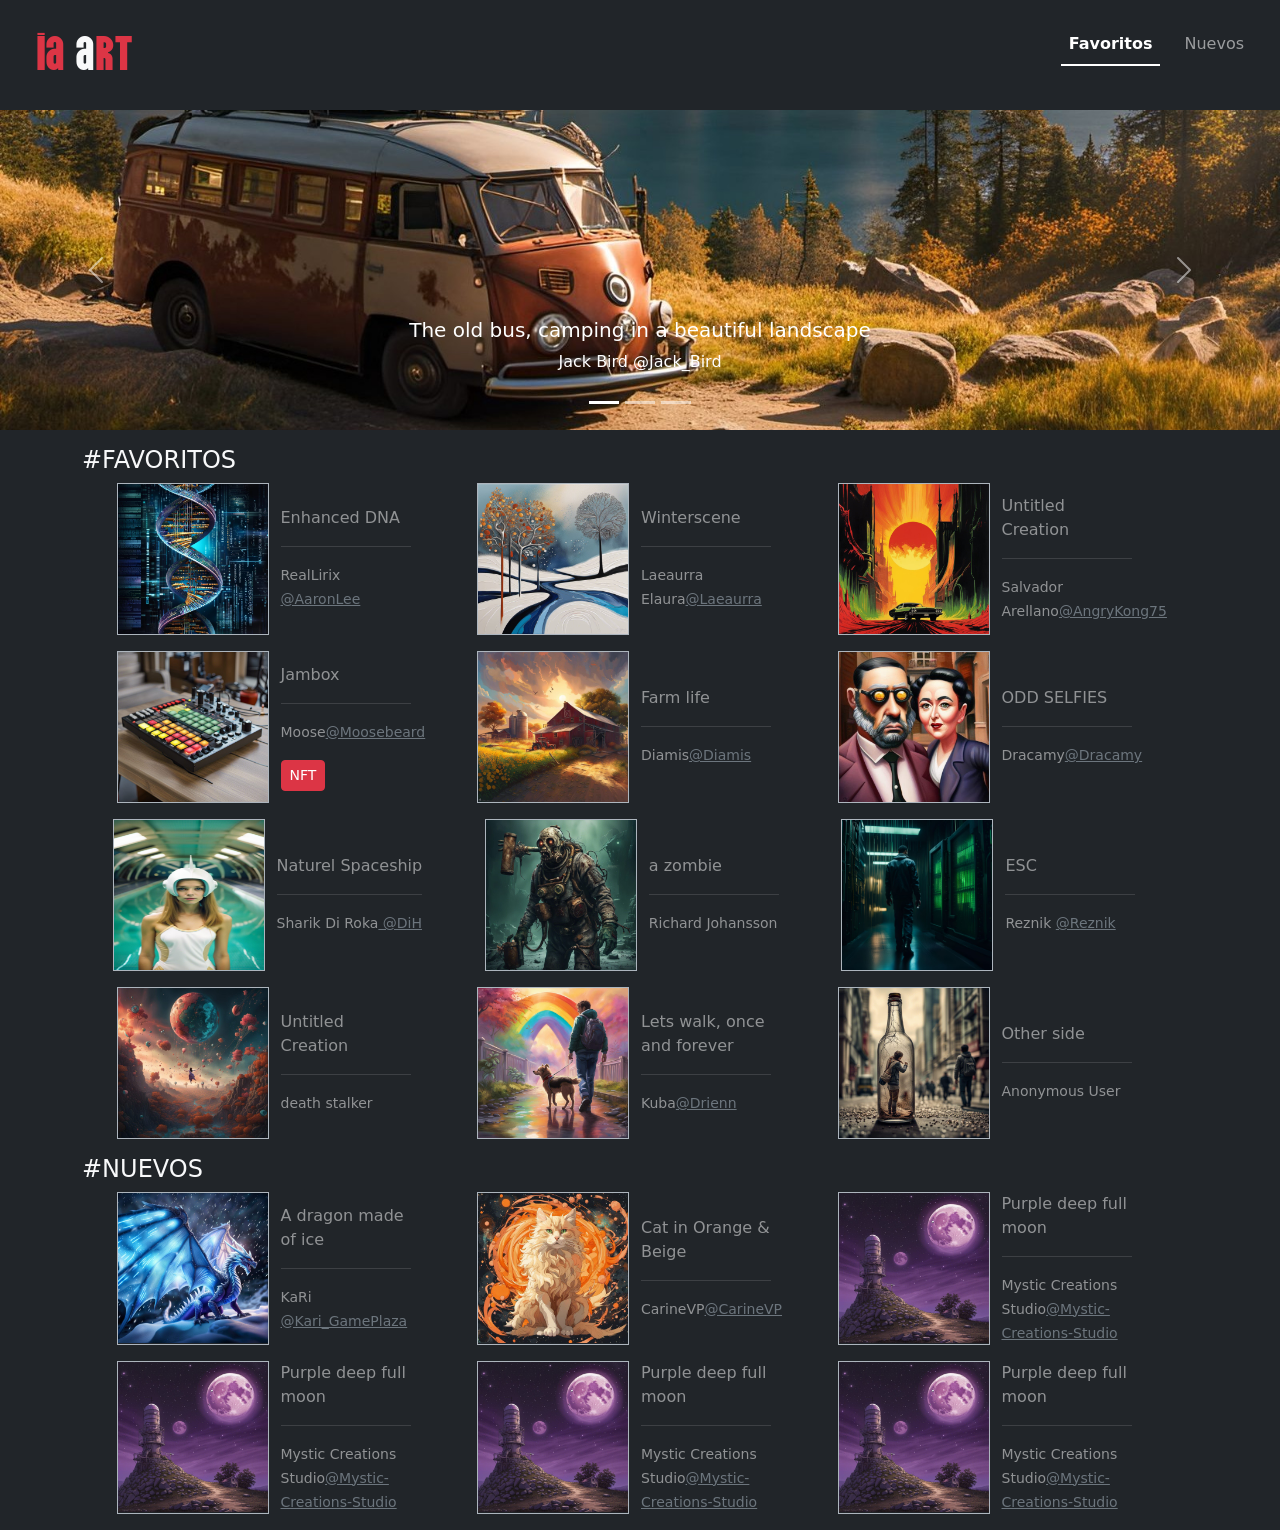
==== commit 3700e6e5: "Add carousel functionality and popover support in app.js; style adjustments in estilos.css" ====
--- a/iaArt/index.html
+++ b/iaArt/index.html
@@ -14,9 +14,17 @@
 </head>
 
 <body class="bg-dark">
-    <nav class="navbar navbar-expand-lg bg-dark" data-bs-theme="dark">
+    <nav class="navbar fixed-top navbar-expand-lg bg-dark" data-bs-theme="dark">
         <div class="container-fluid">
             <a class="navbar-brand logo text-danger ms-4" href="#">ia <span class="text-light">a</span>rt</a>
+            <ul class="navbar-nav me-3 mb-2 text-light nav-underline" id="navSpyIa">
+                <li class="nav-item">
+                    <a href="#Favoritos" class="nav-link active" aria-current="page">Favoritos</a>
+                </li>
+                <li class="nav-item">
+                    <a href="#Nuevos" class="nav-link active" aria-current="page">Nuevos</a>
+                </li>
+            </ul>
         </div>
     </nav>
 
@@ -24,10 +32,8 @@
         <div class="carousel-indicators">
             <button type="button" data-bs-target="#carrouseliaArt" data-bs-slide-to="0" class="active"
                 aria-current="true" aria-label="Slide 1"></button>
-            <button type="button" data-bs-target="#carrouseliaArt" data-bs-slide-to="1"
-                aria-label="Slide 2"></button>
-            <button type="button" data-bs-target="#carrouseliaArt" data-bs-slide-to="2"
-                aria-label="Slide 3"></button>
+            <button type="button" data-bs-target="#carrouseliaArt" data-bs-slide-to="1" aria-label="Slide 2"></button>
+            <button type="button" data-bs-target="#carrouseliaArt" data-bs-slide-to="2" aria-label="Slide 3"></button>
         </div>
         <div class="carousel-inner">
             <div class="carousel-item active">
@@ -52,19 +58,18 @@
                 </div>
             </div>
         </div>
-        <button class="carousel-control-prev" type="button" data-bs-target="#carrouseliaArt"
-            data-bs-slide="prev">
+        <button class="carousel-control-prev" type="button" data-bs-target="#carrouseliaArt" data-bs-slide="prev">
             <span class="carousel-control-prev-icon" aria-hidden="true"></span>
             <span class="visually-hidden">Previous</span>
         </button>
-        <button class="carousel-control-next" type="button" data-bs-target="#carrouseliaArt"
-            data-bs-slide="next">
+        <button class="carousel-control-next" type="button" data-bs-target="#carrouseliaArt" data-bs-slide="next">
             <span class="carousel-control-next-icon" aria-hidden="true"></span>
             <span class="visually-hidden">Next</span>
         </button>
     </div>
 
-    <main class="container mt-3">
+    <main class="container mt-3" data-bs-spy="scroll" data-bs-target="#navSpyIa">
+        <h4 id="Favoritos" class="text-light">#FAVORITOS</h4>
         <!--PRIMER CONTENDOR FLEX DE IMAGENES-->
         <div class="d-flex flex-wrap flex-row justify-content-evenly">
             <!--CARD CONTENEDOR DE IMAGEN-->
@@ -118,7 +123,9 @@
                     <hr>
                     <small>Moose<a href="https://creator.nightcafe.studio/u/suPvyuC8IgW71FdfGsOyBNwTax62"
                             class="link-secondary">@Moosebeard</a></small>
-                            <button type="button" class="btn btn-sm mt-3 btn-danger" data-bs-toggle="popover" title="¿Que es un NFT?" data-bs-content="Lorem ipsum dolor, sit amet consectetur adipisicing elit. Exercitationem, dolore quam dicta ipsam labore explicabo quasi repellat sit porro excepturi officiis maiores dolor voluptatem ullam provident voluptatibus assumenda esse sint.">NFT</button>
+                    <button type="button" class="btn btn-sm mt-3 btn-danger" data-bs-toggle="popover"
+                        title="¿Que es un NFT?"
+                        data-bs-content="Lorem ipsum dolor, sit amet consectetur adipisicing elit. Exercitationem, dolore quam dicta ipsam labore explicabo quasi repellat sit porro excepturi officiis maiores dolor voluptatem ullam provident voluptatibus assumenda esse sint.">NFT</button>
                 </div>
             </div>
             <div class="d-flex mb-3">
@@ -222,6 +229,7 @@
                 </div>
             </div>
         </div>
+        <h4 class="text-light" id="Nuevos">#NUEVOS</h4>
         <div class="d-flex flex-wrap flex-row justify-content-evenly">
             <!--CARD CONTENEDOR DE IMAGEN-->
             <div class="d-flex mb-3">
@@ -248,6 +256,48 @@
                     <hr>
                     <small>CarineVP<a href="https://creator.nightcafe.studio/u/JvsosjfKmeexEWlJE85WXBIyVym2"
                             class="link-secondary">@CarineVP</a></small>
+                </div>
+            </div>
+            <div class="d-flex mb-3">
+                <!--IMAGEN-->
+                <div class="border border-dark-subtle">
+                    <img src="./imagenes/img15.jpg" alt="Imagen15" width="150px">
+                </div>
+                <!--TEXTO-->
+                <div class="ps-1 pe-3 ms-2 me-3 bg-dark text-white-50 align-self-center" style=" width: 150px;">
+                    <p>Purple deep full moon</p>
+                    <hr>
+                    <small>Mystic Creations Studio<a
+                            href="https://creator.nightcafe.studio/u/T0prXTJp5EUgHbo78edt3a9ReUy2"
+                            class="link-secondary">@Mystic-Creations-Studio</a></small>
+                </div>
+            </div>
+            <div class="d-flex mb-3">
+                <!--IMAGEN-->
+                <div class="border border-dark-subtle">
+                    <img src="./imagenes/img15.jpg" alt="Imagen15" width="150px">
+                </div>
+                <!--TEXTO-->
+                <div class="ps-1 pe-3 ms-2 me-3 bg-dark text-white-50 align-self-center" style=" width: 150px;">
+                    <p>Purple deep full moon</p>
+                    <hr>
+                    <small>Mystic Creations Studio<a
+                            href="https://creator.nightcafe.studio/u/T0prXTJp5EUgHbo78edt3a9ReUy2"
+                            class="link-secondary">@Mystic-Creations-Studio</a></small>
+                </div>
+            </div>
+            <div class="d-flex mb-3">
+                <!--IMAGEN-->
+                <div class="border border-dark-subtle">
+                    <img src="./imagenes/img15.jpg" alt="Imagen15" width="150px">
+                </div>
+                <!--TEXTO-->
+                <div class="ps-1 pe-3 ms-2 me-3 bg-dark text-white-50 align-self-center" style=" width: 150px;">
+                    <p>Purple deep full moon</p>
+                    <hr>
+                    <small>Mystic Creations Studio<a
+                            href="https://creator.nightcafe.studio/u/T0prXTJp5EUgHbo78edt3a9ReUy2"
+                            class="link-secondary">@Mystic-Creations-Studio</a></small>
                 </div>
             </div>
             <div class="d-flex mb-3">
--- a/iaArt/css/estilos.css
+++ b/iaArt/css/estilos.css
@@ -1,3 +1,6 @@
 .logo{
     font-family: "Vina Sans", cursive;
     font-size: 48px;} 
+#carrouseliaArt{
+    margin-top: 110px;
+}
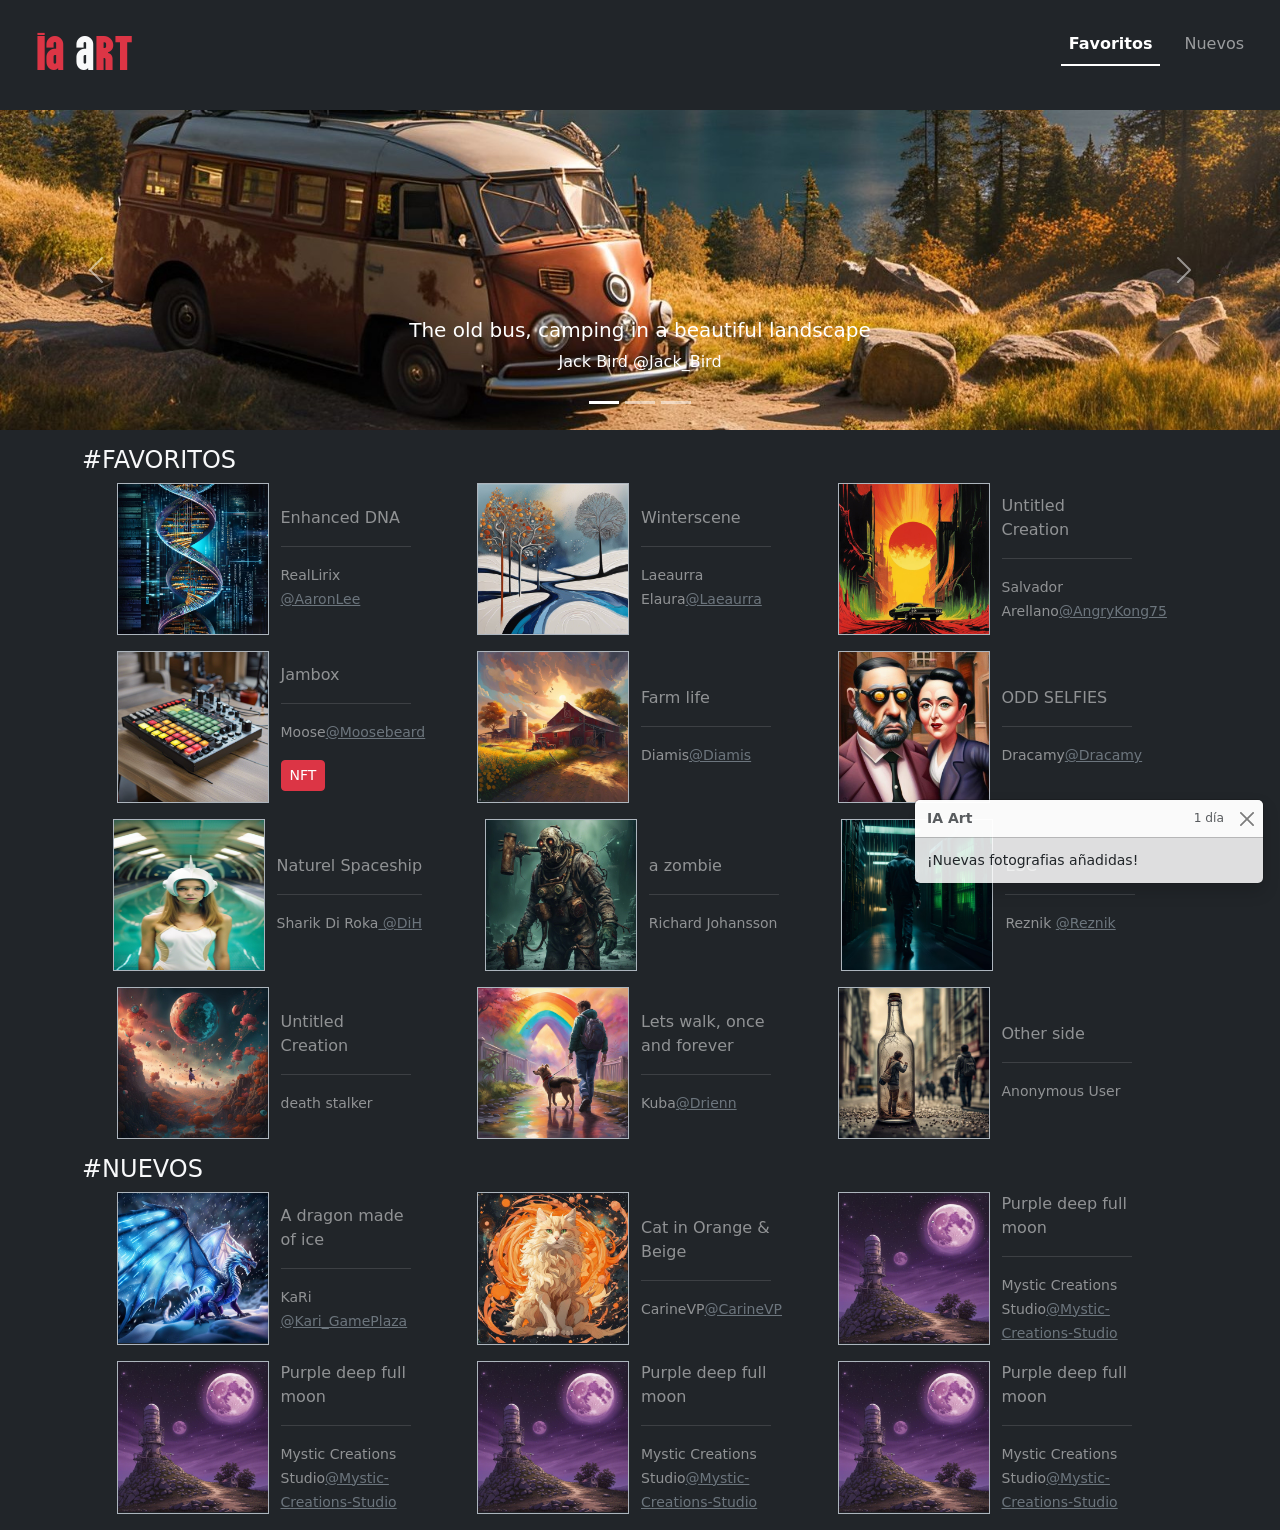
==== commit 9da5341b: "Add toast notification for new photographs and improve CSS formatting" ====
--- a/iaArt/index.html
+++ b/iaArt/index.html
@@ -317,6 +317,20 @@
         </div>
 
     </main>
+    <!--Tostada de novedades-->
+    <div class="toast-container position-fixed bottom-0 end-0 p-3">
+        <div id="liveToast" class="toast" role="alert" aria-live="assertive" aria-atomic="true">
+            <div class="toast-header">
+                <strong class="me-auto">IA Art</strong>
+                <small>1 día</small>
+                <button type="button" class="btn-close" data-bs-dismiss="toast" aria-label="Close"></button>
+            </div>
+            <div class="toast-body">
+                ¡Nuevas fotografias añadidas!
+            </div>
+        </div>
+    </div>
+
     <script src="https://cdn.jsdelivr.net/npm/bootstrap@5.3.0/dist/js/bootstrap.bundle.min.js"
         integrity="sha384-geWF76RCwLtnZ8qwWowPQNguL3RmwHVBC9FhGdlKrxdiJJigb/j/68SIy3Te4Bkz"
         crossorigin="anonymous"></script>
--- a/iaArt/css/estilos.css
+++ b/iaArt/css/estilos.css
@@ -1,6 +1,8 @@
-.logo{
+.logo {
     font-family: "Vina Sans", cursive;
-    font-size: 48px;} 
-#carrouseliaArt{
+    font-size: 48px;
+}
+
+#carrouseliaArt {
     margin-top: 110px;
 }
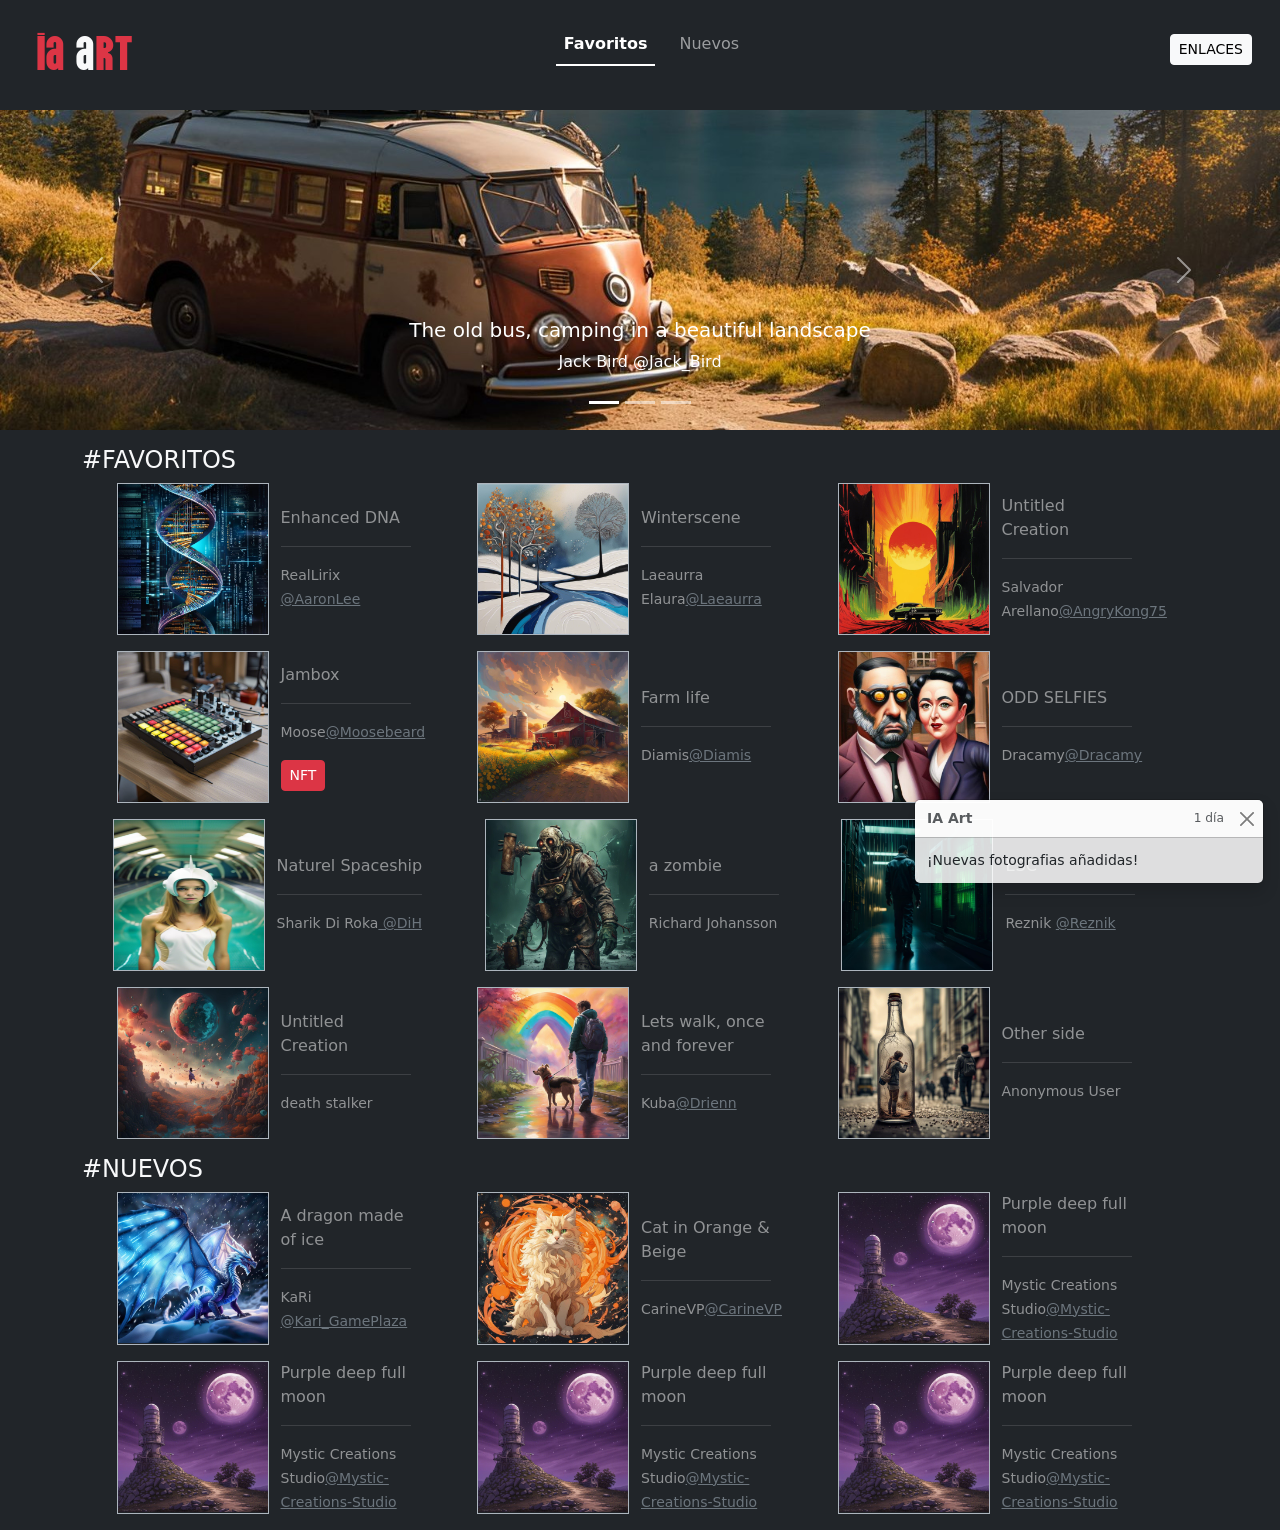
==== commit bd9e5f77: "Add offcanvas component for additional links and enhance layout in index.html" ====
--- a/iaArt/index.html
+++ b/iaArt/index.html
@@ -25,6 +25,9 @@
                     <a href="#Nuevos" class="nav-link active" aria-current="page">Nuevos</a>
                 </li>
             </ul>
+            <button class="btn btn-sm btn-light me-3" type="button" data-bs-toggle="offcanvas" data-bs-target="#offcanvasExample" aria-controls="offcanvasExample">
+  ENLACES
+</button>
         </div>
     </nav>
 
@@ -102,7 +105,7 @@
             <div class="d-flex mb-3">
                 <!--IMAGEN-->
                 <div class="border border-dark-subtle">
-                    <img src="./imagenes/img03.jpg" alt="Imagen03" width="150px">
+                    <img src="./imagenes/img03.jpg" alt="Imagen03" width="150px" data-bs-toggle="modal" data-bs-target="#imagenModal">
                 </div>
                 <!--TEXTO-->
                 <div class="ps-1 pe-3 ms-2 me-3 bg-dark text-white-50 align-self-center" style=" width: 150px;">
@@ -330,6 +333,36 @@
             </div>
         </div>
     </div>
+    <!-- Modal de imagen -->
+<div class="modal fade" id="imagenModal" tabindex="-1" aria-labelledby="exampleModalLabel" aria-hidden="true">
+  <div class="modal-dialog">
+    <div class="modal-content">
+      <div class="modal-header">
+        <h1 class="modal-title fs-5" id="exampleModalLabel">Untitled Creation</h1>
+        <button type="button" class="btn-close" data-bs-dismiss="modal" aria-label="Close"></button>
+      </div>
+      <div class="modal-body">
+        <img src="./imagenes/img03.jpg" class="img-fluid" alt="Imagen 03 IA">
+      </div>
+    </div>
+  </div>
+</div>
+<!-- Offcanvas -->
+<div class="offcanvas offcanvas-start bg-dark text-light" tabindex="-1" id="offcanvasExample" aria-labelledby="offcanvasExampleLabel">
+  <div class="offcanvas-header">
+    <h5 class="offcanvas-title text-danger" id="offcanvasExampleLabel">OTRAS <span class="text-light">G</span>ALERIAS</h5>
+    <button type="button" class="btn-close bg-light" data-bs-dismiss="offcanvas" aria-label="Close"></button>
+  </div>
+  <div class="offcanvas-body">
+    <div class="dropdown mt-3">
+      <div class="list-group list-group-item-dark">
+  <a href="https://creator.nightcafe.studio/explore" class="list-group-item list-group-item-action fw-bold"> NightCafe</a>
+                <a href="https://www.artzone.ai/" class="list-group-item list-group-item-action fw-bold"> Art Zone</a>
+                <a href="https://openart.ai/discovery" class="list-group-item list-group-item-action fw-bold">Open Art</a>
+</div>
+    </div>
+  </div>
+</div>
 
     <script src="https://cdn.jsdelivr.net/npm/bootstrap@5.3.0/dist/js/bootstrap.bundle.min.js"
         integrity="sha384-geWF76RCwLtnZ8qwWowPQNguL3RmwHVBC9FhGdlKrxdiJJigb/j/68SIy3Te4Bkz"
--- a/iaArt/css/estilos.css
+++ b/iaArt/css/estilos.css
@@ -1,4 +1,9 @@
 .logo {
+    font-family: "Vina Sans", cursive;
+    font-size: 48px;
+}
+
+#offcanvasExampleLabel{
     font-family: "Vina Sans", cursive;
     font-size: 48px;
 }
